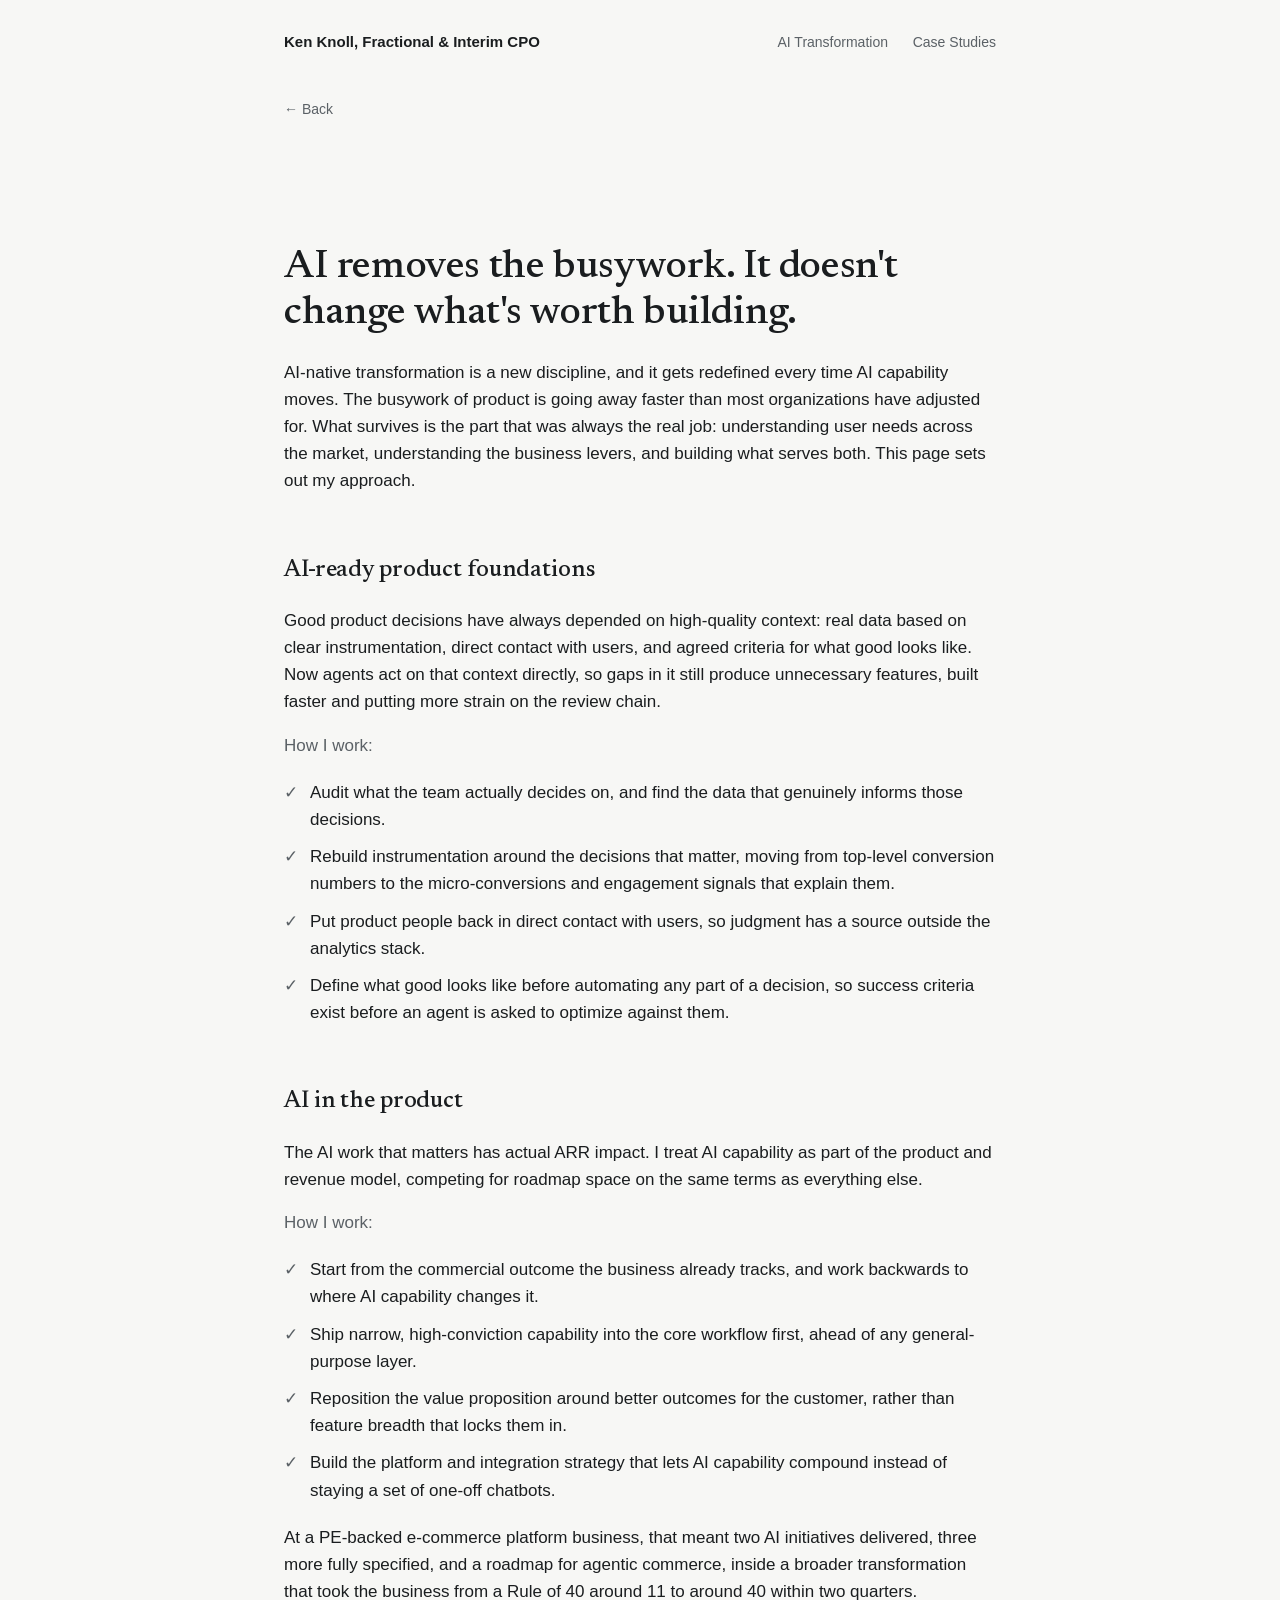
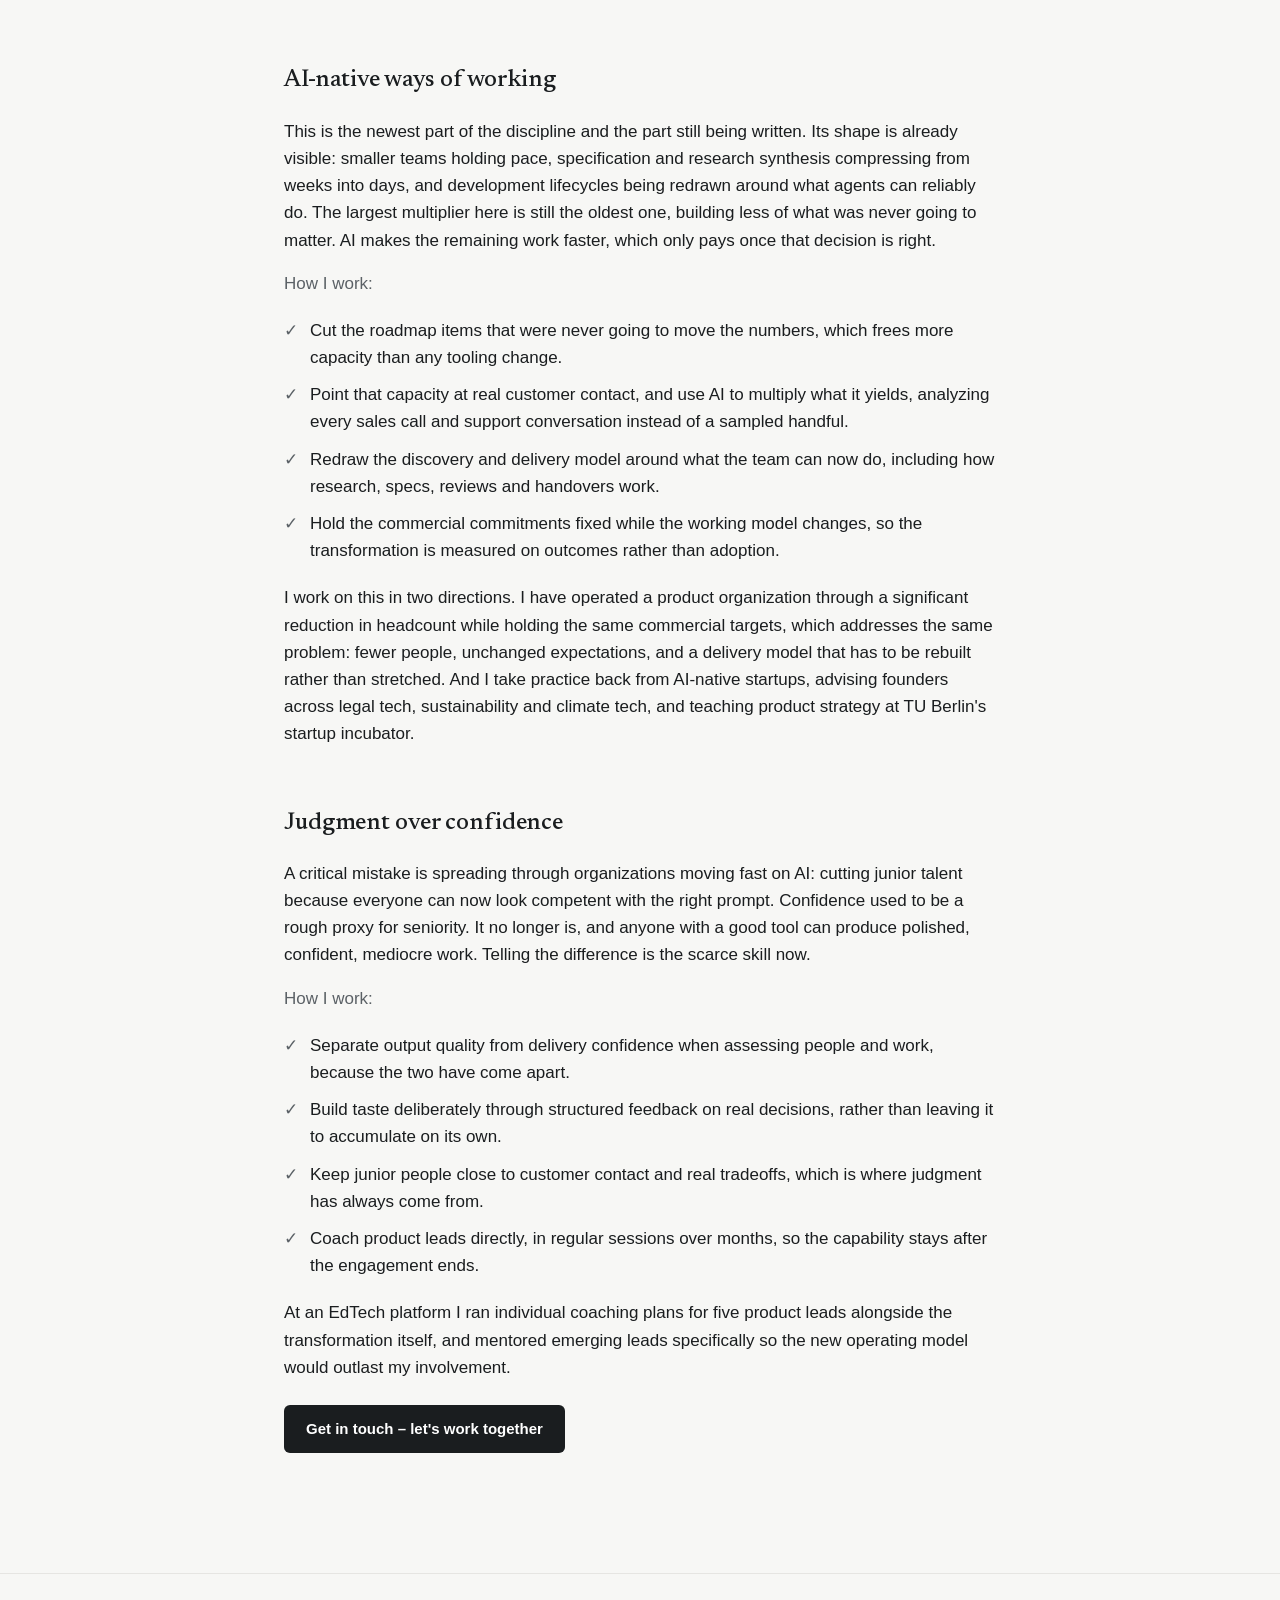
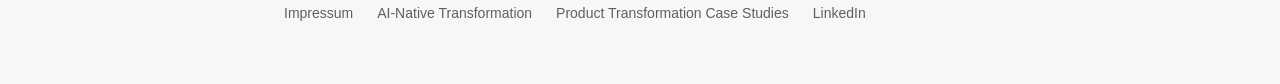
==== ai-native-transformation/index.html @ 909195af "Add AI-native transformation deep-dive page New /ai-native-transformation/ page covering approach ac" ====
<!DOCTYPE html>
<html lang="en">
<head>
<meta charset="UTF-8">
<meta name="viewport" content="width=device-width, initial-scale=1.0">
<title>AI-Native Transformation | Ken Knoll</title>
<meta name="description" content="How I approach AI-native transformation: product foundations agents can act on, AI built into the product and revenue model, and new ways of working.">
<link rel="canonical" href="https://ken.berlin/ai-native-transformation/">
<link rel="icon" type="image/svg+xml" href="/favicon.svg">
<meta property="og:type" content="article">
<meta property="og:url" content="https://ken.berlin/ai-native-transformation/">
<meta property="og:title" content="AI-Native Transformation | Ken Knoll">
<meta property="og:description" content="How I approach AI-native transformation: product foundations agents can act on, AI built into the product and revenue model, and new ways of working.">
<meta property="og:image" content="https://ken.berlin/assets/images/ken-headshot.png">
<meta name="twitter:card" content="summary_large_image">
<meta name="twitter:title" content="AI-Native Transformation | Ken Knoll">
<meta name="twitter:description" content="How I approach AI-native transformation: product foundations agents can act on, AI built into the product and revenue model, and new ways of working.">
<meta name="twitter:image" content="https://ken.berlin/assets/images/ken-headshot.png">
<link rel="stylesheet" href="/assets/style.css">
</head>
<body>
<header class="site">
  <div class="wrap">
    <a class="brand" href="/">Ken Knoll, Fractional & Interim CPO</a>
    <nav>
      <a href="/ai-native-transformation/">AI Transformation</a>
      <a href="/case-studies/">Case Studies</a>
    </nav>
  </div>
</header>

<main>
  <div class="wrap">
    <a class="back-link" href="/">&larr; Back</a>
    <h1>AI removes the busywork. It doesn't change what's worth building.</h1>

    <p>AI-native transformation is a new discipline, and it gets redefined every time AI capability moves. The busywork of product is going away faster than most organizations have adjusted for. What survives is the part that was always the real job: understanding user needs across the market, understanding the business levers, and building what serves both. This page sets out my approach.</p>

    <h2>AI-ready product foundations</h2>
    <p>Good product decisions have always depended on high-quality context: real data based on clear instrumentation, direct contact with users, and agreed criteria for what good looks like. Now agents act on that context directly, so gaps in it still produce unnecessary features, built faster and putting more strain on the review chain.</p>
    <p class="muted">How I work:</p>
    <ul class="check">
      <li>Audit what the team actually decides on, and find the data that genuinely informs those decisions.</li>
      <li>Rebuild instrumentation around the decisions that matter, moving from top-level conversion numbers to the micro-conversions and engagement signals that explain them.</li>
      <li>Put product people back in direct contact with users, so judgment has a source outside the analytics stack.</li>
      <li>Define what good looks like before automating any part of a decision, so success criteria exist before an agent is asked to optimize against them.</li>
    </ul>

    <h2>AI in the product</h2>
    <p>The AI work that matters has actual ARR impact. I treat AI capability as part of the product and revenue model, competing for roadmap space on the same terms as everything else.</p>
    <p class="muted">How I work:</p>
    <ul class="check">
      <li>Start from the commercial outcome the business already tracks, and work backwards to where AI capability changes it.</li>
      <li>Ship narrow, high-conviction capability into the core workflow first, ahead of any general-purpose layer.</li>
      <li>Reposition the value proposition around better outcomes for the customer, rather than feature breadth that locks them in.</li>
      <li>Build the platform and integration strategy that lets AI capability compound instead of staying a set of one-off chatbots.</li>
    </ul>
    <p>At a PE-backed e-commerce platform business, that meant two AI initiatives delivered, three more fully specified, and a roadmap for agentic commerce, inside a broader transformation that took the business from a Rule of 40 around 11 to around 40 within two quarters.</p>

    <h2>AI-native ways of working</h2>
    <p>This is the newest part of the discipline and the part still being written. Its shape is already visible: smaller teams holding pace, specification and research synthesis compressing from weeks into days, and development lifecycles being redrawn around what agents can reliably do. The largest multiplier here is still the oldest one, building less of what was never going to matter. AI makes the remaining work faster, which only pays once that decision is right.</p>
    <p class="muted">How I work:</p>
    <ul class="check">
      <li>Cut the roadmap items that were never going to move the numbers, which frees more capacity than any tooling change.</li>
      <li>Point that capacity at real customer contact, and use AI to multiply what it yields, analyzing every sales call and support conversation instead of a sampled handful.</li>
      <li>Redraw the discovery and delivery model around what the team can now do, including how research, specs, reviews and handovers work.</li>
      <li>Hold the commercial commitments fixed while the working model changes, so the transformation is measured on outcomes rather than adoption.</li>
    </ul>
    <p>I work on this in two directions. I have operated a product organization through a significant reduction in headcount while holding the same commercial targets, which addresses the same problem: fewer people, unchanged expectations, and a delivery model that has to be rebuilt rather than stretched. And I take practice back from AI-native startups, advising founders across legal tech, sustainability and climate tech, and teaching product strategy at TU Berlin's startup incubator.</p>

    <h2>Judgment over confidence</h2>
    <p>A critical mistake is spreading through organizations moving fast on AI: cutting junior talent because everyone can now look competent with the right prompt. Confidence used to be a rough proxy for seniority. It no longer is, and anyone with a good tool can produce polished, confident, mediocre work. Telling the difference is the scarce skill now.</p>
    <p class="muted">How I work:</p>
    <ul class="check">
      <li>Separate output quality from delivery confidence when assessing people and work, because the two have come apart.</li>
      <li>Build taste deliberately through structured feedback on real decisions, rather than leaving it to accumulate on its own.</li>
      <li>Keep junior people close to customer contact and real tradeoffs, which is where judgment has always come from.</li>
      <li>Coach product leads directly, in regular sessions over months, so the capability stays after the engagement ends.</li>
    </ul>
    <p>At an EdTech platform I ran individual coaching plans for five product leads alongside the transformation itself, and mentored emerging leads specifically so the new operating model would outlast my involvement.</p>

    <a class="cta" href="mailto:ken.knoll@gmail.com">Get in touch &#8211; let's work together</a>
  </div>
</main>

<footer class="site">
  <div class="wrap">
    <a href="/impressum/">Impressum</a>
    <a href="/ai-native-transformation/">AI-Native Transformation</a>
    <a href="/case-studies/">Product Transformation Case Studies</a>
    <a href="https://www.linkedin.com/in/ken-knoll-4578077a/" target="_blank" rel="noopener">LinkedIn</a>
  </div>
</footer>
</body>
</html>
---- assets/style.css ----
@font-face {
  font-family: 'Newsreader';
  font-style: normal;
  font-weight: 500;
  font-display: swap;
  src: url('/assets/fonts/newsreader.woff2') format('woff2');
}

:root {
  --ink: #1a1d1f;
  --muted: #5b6166;
  --line: #e6e5e2;
  --bg: #f7f7f5;
  --accent: #1a1d1f;
  --max: 760px;
  --heading-font: 'Newsreader', Georgia, serif;
}

* { box-sizing: border-box; }

html { -webkit-text-size-adjust: 100%; }

body {
  margin: 0;
  color: var(--ink);
  background: var(--bg);
  font-family: -apple-system, BlinkMacSystemFont, "Segoe UI", Helvetica, Arial, sans-serif;
  line-height: 1.6;
  font-size: 17px;
}

.wrap {
  max-width: var(--max);
  margin: 0 auto;
  padding: 0 24px;
}

header.site {
  padding: 28px 0 0;
}

header.site .wrap {
  display: flex;
  align-items: center;
  justify-content: space-between;
}

header.site a.brand {
  color: var(--ink);
  text-decoration: none;
  font-weight: 600;
  font-size: 15px;
}

header.site nav a {
  color: var(--muted);
  text-decoration: none;
  font-size: 14px;
  margin-left: 20px;
}

header.site nav a:hover { color: var(--ink); }

main { padding: 40px 0 80px; }

h1 {
  font-family: var(--heading-font);
  font-weight: 500;
  font-size: 40px;
  line-height: 1.15;
  letter-spacing: -0.01em;
  margin: 100px 0 22px;
}

h2 {
  font-family: var(--heading-font);
  font-weight: 500;
  font-size: 24px;
  margin: 56px 0 18px;
  letter-spacing: -0.005em;
}

h3 {
  font-size: 18px;
  margin: 28px 0 8px;
}

p { margin: 0 0 16px; }

.lede {
  font-size: 20px;
  color: var(--ink);
}

.muted { color: var(--muted); }

a { color: var(--ink); }

.cta {
  display: inline-block;
  margin-top: 8px;
  padding: 12px 22px;
  background: var(--ink);
  color: #fff !important;
  text-decoration: none;
  border-radius: 6px;
  font-weight: 600;
  font-size: 15px;
}

.cta:hover { opacity: 0.85; }

.logos-label {
  font-size: 13px;
  text-transform: uppercase;
  letter-spacing: 0.06em;
  color: var(--muted);
  margin: 40px 0 16px;
}

.logo-grid {
  display: flex;
  flex-wrap: wrap;
  align-items: center;
  gap: 28px 36px;
  margin-bottom: 8px;
}

.logo-grid img {
  height: 42px;
  width: auto;
  max-width: 170px;
  object-fit: contain;
  filter: grayscale(100%);
  opacity: 0.72;
}

ul.check {
  list-style: none;
  padding: 0;
  margin: 20px 0;
}

ul.check li {
  padding-left: 26px;
  position: relative;
  margin-bottom: 10px;
}

ul.check li::before {
  content: "✓";
  position: absolute;
  left: 0;
  color: var(--muted);
}

.grid-3 {
  display: grid;
  grid-template-columns: repeat(3, 1fr);
  gap: 28px;
  margin: 20px 0 8px;
}

.grid-3 ul {
  margin: 0;
  padding-left: 18px;
}

.grid-3 li { margin-bottom: 8px; font-size: 15px; }

@media (max-width: 640px) {
  body { font-size: 16px; }
  .wrap { padding: 0 20px; }
  header.site { padding-top: 20px; }
  header.site nav a { margin-left: 14px; font-size: 13px; }
  main { padding: 24px 0 56px; }
  h1 { font-size: 28px; margin-top: 48px; }
  h2 { font-size: 21px; margin: 40px 0 14px; }
  .lede { font-size: 18px; }
  .grid-3 { grid-template-columns: 1fr; gap: 24px; }
  .logo-grid { gap: 20px 24px; }
  .logo-grid img { height: 30px; max-width: 120px; }
  .author-block { flex-wrap: wrap; }
  .exec-summary { padding: 16px 18px; }
  footer.site .wrap { flex-direction: column; gap: 10px; }
}

@media (max-width: 420px) {
  header.site .wrap { flex-direction: column; align-items: flex-start; gap: 10px; }
  header.site nav a { margin-left: 0; margin-right: 16px; }
}

blockquote.testimonial {
  position: relative;
  margin: 0 0 28px;
  padding: 2px 0 2px 26px;
  border-left: 3px solid var(--line);
}

blockquote.testimonial::before {
  content: "\201C";
  position: absolute;
  left: 6px;
  top: -14px;
  font-family: Georgia, "Times New Roman", serif;
  font-size: 46px;
  line-height: 1;
  color: var(--line);
}

blockquote.testimonial p.quote {
  font-style: italic;
  font-size: 17px;
  margin: 0 0 10px;
  color: var(--ink);
}

blockquote.testimonial cite {
  display: block;
  font-style: normal;
  color: var(--muted);
  font-size: 13px;
  letter-spacing: 0.02em;
  text-transform: uppercase;
}

blockquote.testimonial cite::before {
  content: "— ";
}

.author-block {
  display: flex;
  align-items: center;
  gap: 16px;
  margin-top: 48px;
  padding-top: 32px;
  border-top: 1px solid var(--line);
}

.author-block img {
  width: 56px;
  height: 56px;
  border-radius: 50%;
  object-fit: cover;
}

.author-block p { margin: 0; font-size: 15px; color: var(--muted); }

.author-block .linkedin-link {
  display: inline-block;
  margin-top: 6px;
  font-size: 13px;
  color: var(--muted);
  text-decoration: none;
}

.author-block .linkedin-link:hover { color: var(--ink); }

footer.site {
  border-top: 1px solid var(--line);
  margin-top: 40px;
  padding: 28px 0 60px;
}

footer.site .wrap {
  display: flex;
  flex-wrap: wrap;
  gap: 8px 24px;
  font-size: 14px;
}

footer.site a {
  color: var(--muted);
  text-decoration: none;
}

footer.site a:hover { color: var(--ink); }

.back-link {
  display: inline-block;
  margin-bottom: 24px;
  font-size: 14px;
  color: var(--muted);
  text-decoration: none;
}

.back-link:hover { color: var(--ink); }

article.case-study {
  padding: 32px 0 40px;
  border-bottom: 1px solid var(--line);
  margin-bottom: 8px;
}

article.case-study:last-of-type { border-bottom: none; }

.exec-summary {
  background: #f4f2ee;
  border-radius: 8px;
  padding: 20px 22px;
  margin: 18px 0 28px;
  font-size: 15px;
}

.exec-summary dt {
  font-weight: 600;
  margin-top: 10px;
}

.exec-summary dt:first-child { margin-top: 0; }

.exec-summary dd { margin: 2px 0 0; color: var(--muted); }
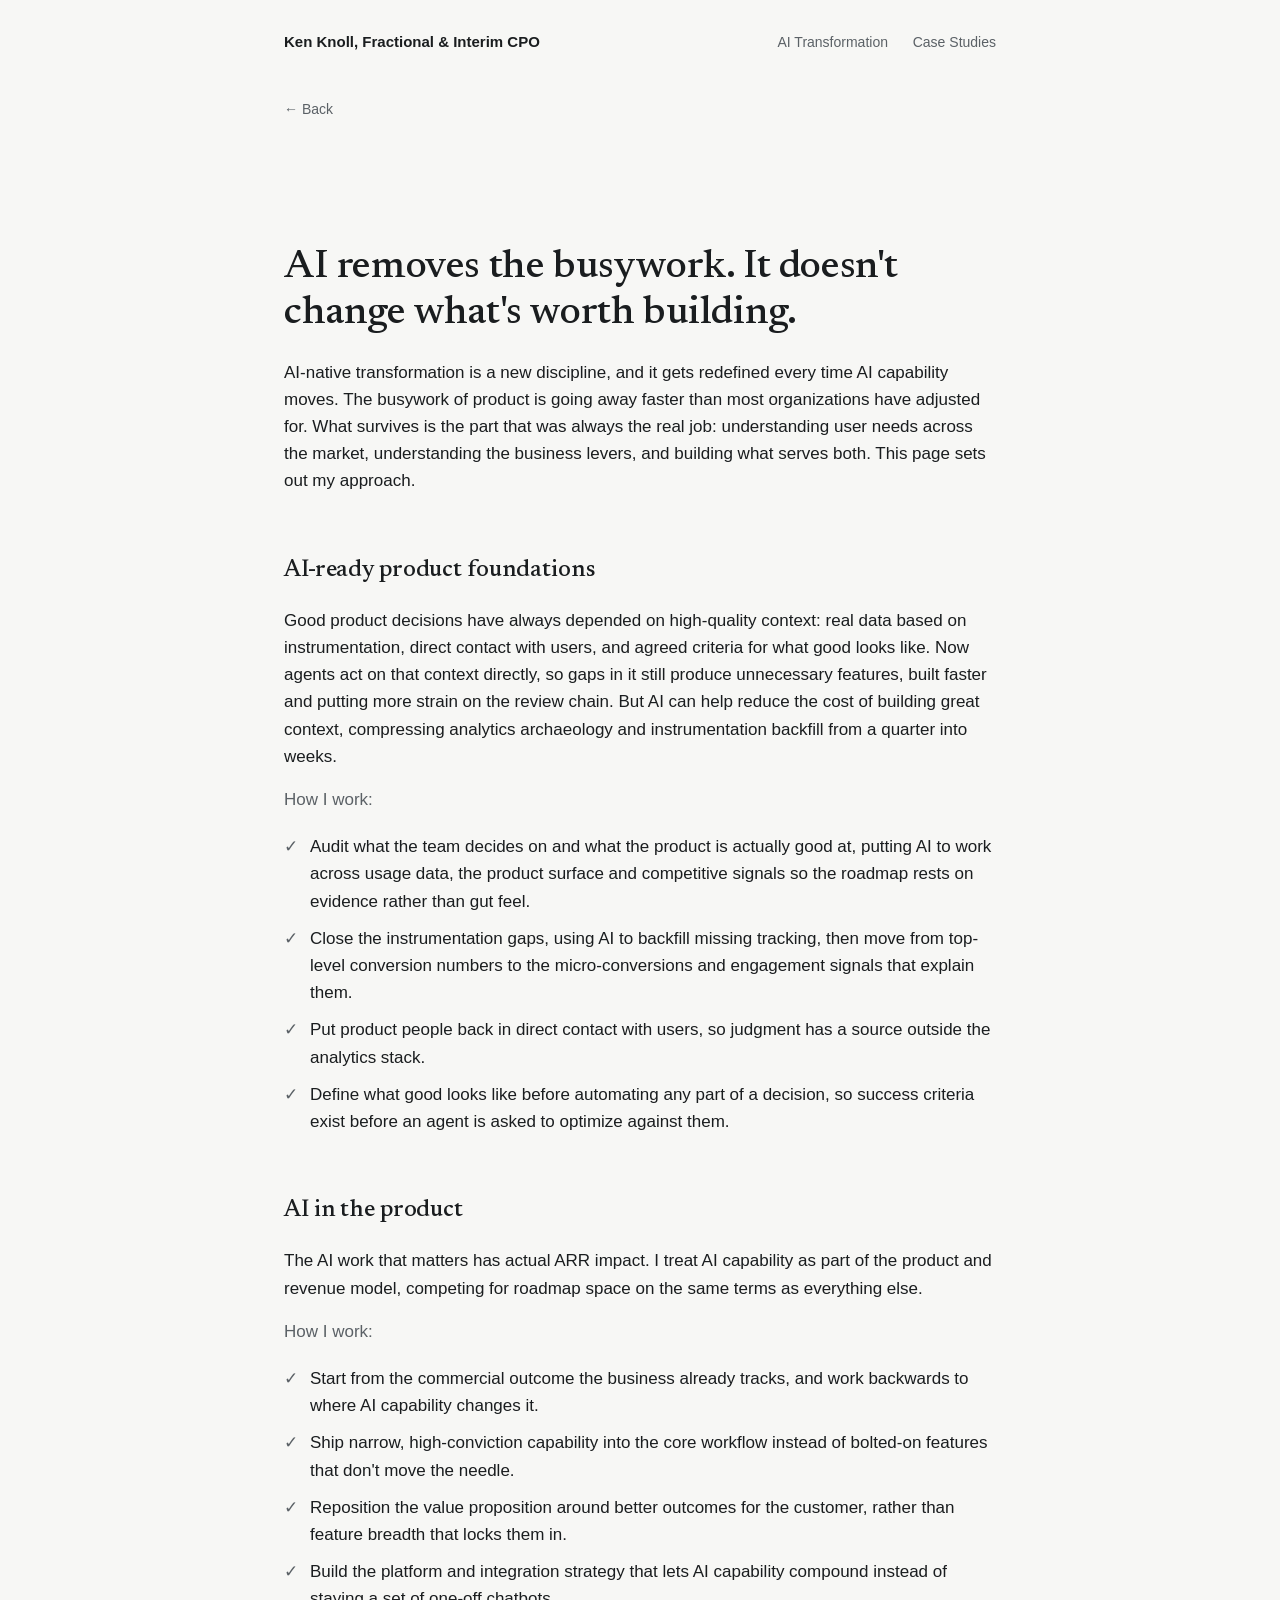
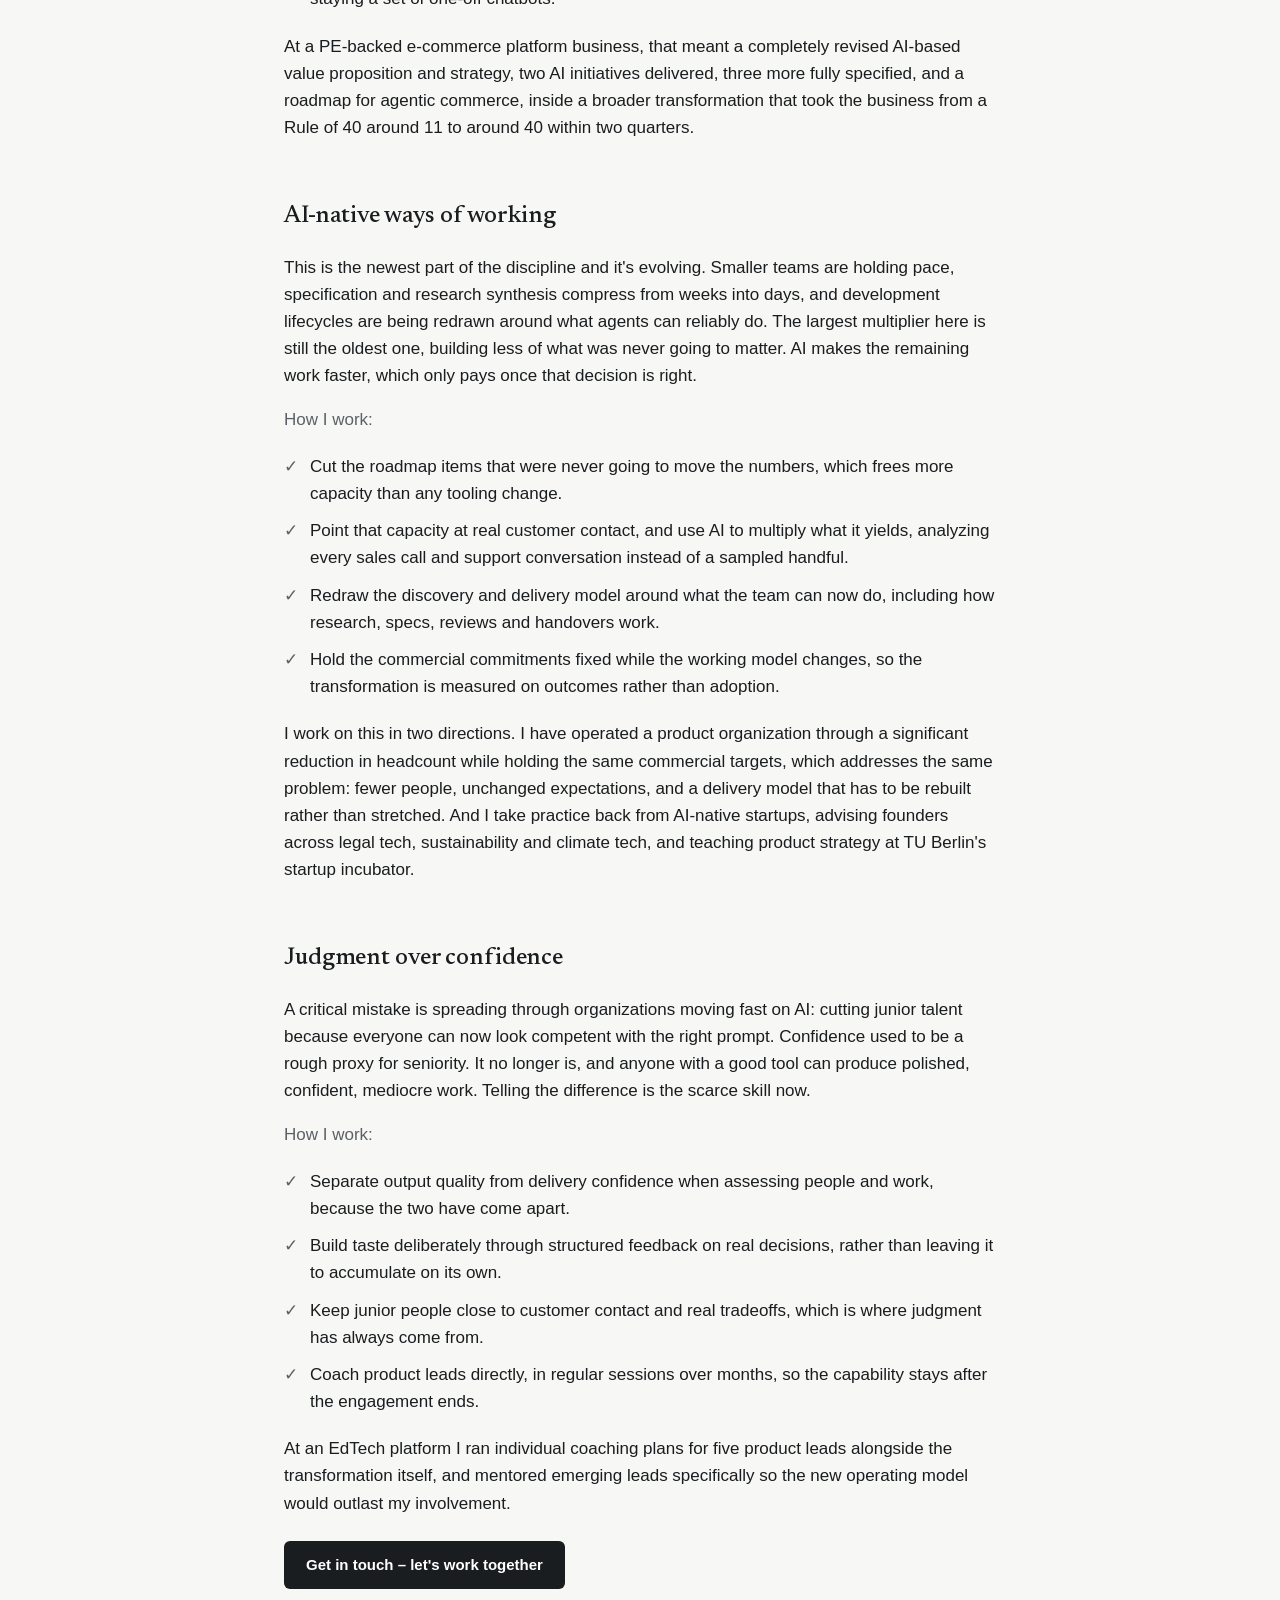
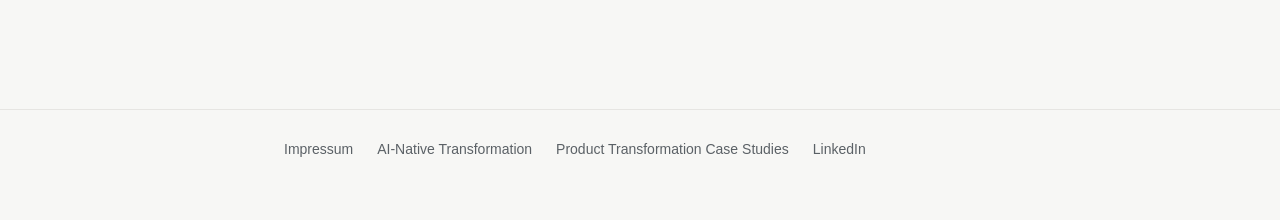
==== commit 51b61224: "Refine AI-native transformation page copy Foundations section now shows AI as a tool for building co" ====
--- a/ai-native-transformation/index.html
+++ b/ai-native-transformation/index.html
@@ -37,11 +37,11 @@
     <p>AI-native transformation is a new discipline, and it gets redefined every time AI capability moves. The busywork of product is going away faster than most organizations have adjusted for. What survives is the part that was always the real job: understanding user needs across the market, understanding the business levers, and building what serves both. This page sets out my approach.</p>
 
     <h2>AI-ready product foundations</h2>
-    <p>Good product decisions have always depended on high-quality context: real data based on clear instrumentation, direct contact with users, and agreed criteria for what good looks like. Now agents act on that context directly, so gaps in it still produce unnecessary features, built faster and putting more strain on the review chain.</p>
+    <p>Good product decisions have always depended on high-quality context: real data based on instrumentation, direct contact with users, and agreed criteria for what good looks like. Now agents act on that context directly, so gaps in it still produce unnecessary features, built faster and putting more strain on the review chain. But AI can help reduce the cost of building great context, compressing analytics archaeology and instrumentation backfill from a quarter into weeks.</p>
     <p class="muted">How I work:</p>
     <ul class="check">
-      <li>Audit what the team actually decides on, and find the data that genuinely informs those decisions.</li>
-      <li>Rebuild instrumentation around the decisions that matter, moving from top-level conversion numbers to the micro-conversions and engagement signals that explain them.</li>
+      <li>Audit what the team decides on and what the product is actually good at, putting AI to work across usage data, the product surface and competitive signals so the roadmap rests on evidence rather than gut feel.</li>
+      <li>Close the instrumentation gaps, using AI to backfill missing tracking, then move from top-level conversion numbers to the micro-conversions and engagement signals that explain them.</li>
       <li>Put product people back in direct contact with users, so judgment has a source outside the analytics stack.</li>
       <li>Define what good looks like before automating any part of a decision, so success criteria exist before an agent is asked to optimize against them.</li>
     </ul>
@@ -51,14 +51,14 @@
     <p class="muted">How I work:</p>
     <ul class="check">
       <li>Start from the commercial outcome the business already tracks, and work backwards to where AI capability changes it.</li>
-      <li>Ship narrow, high-conviction capability into the core workflow first, ahead of any general-purpose layer.</li>
+      <li>Ship narrow, high-conviction capability into the core workflow instead of bolted-on features that don't move the needle.</li>
       <li>Reposition the value proposition around better outcomes for the customer, rather than feature breadth that locks them in.</li>
       <li>Build the platform and integration strategy that lets AI capability compound instead of staying a set of one-off chatbots.</li>
     </ul>
-    <p>At a PE-backed e-commerce platform business, that meant two AI initiatives delivered, three more fully specified, and a roadmap for agentic commerce, inside a broader transformation that took the business from a Rule of 40 around 11 to around 40 within two quarters.</p>
+    <p>At a PE-backed e-commerce platform business, that meant a completely revised AI-based value proposition and strategy, two AI initiatives delivered, three more fully specified, and a roadmap for agentic commerce, inside a broader transformation that took the business from a Rule of 40 around 11 to around 40 within two quarters.</p>
 
     <h2>AI-native ways of working</h2>
-    <p>This is the newest part of the discipline and the part still being written. Its shape is already visible: smaller teams holding pace, specification and research synthesis compressing from weeks into days, and development lifecycles being redrawn around what agents can reliably do. The largest multiplier here is still the oldest one, building less of what was never going to matter. AI makes the remaining work faster, which only pays once that decision is right.</p>
+    <p>This is the newest part of the discipline and it's evolving. Smaller teams are holding pace, specification and research synthesis compress from weeks into days, and development lifecycles are being redrawn around what agents can reliably do. The largest multiplier here is still the oldest one, building less of what was never going to matter. AI makes the remaining work faster, which only pays once that decision is right.</p>
     <p class="muted">How I work:</p>
     <ul class="check">
       <li>Cut the roadmap items that were never going to move the numbers, which frees more capacity than any tooling change.</li>
